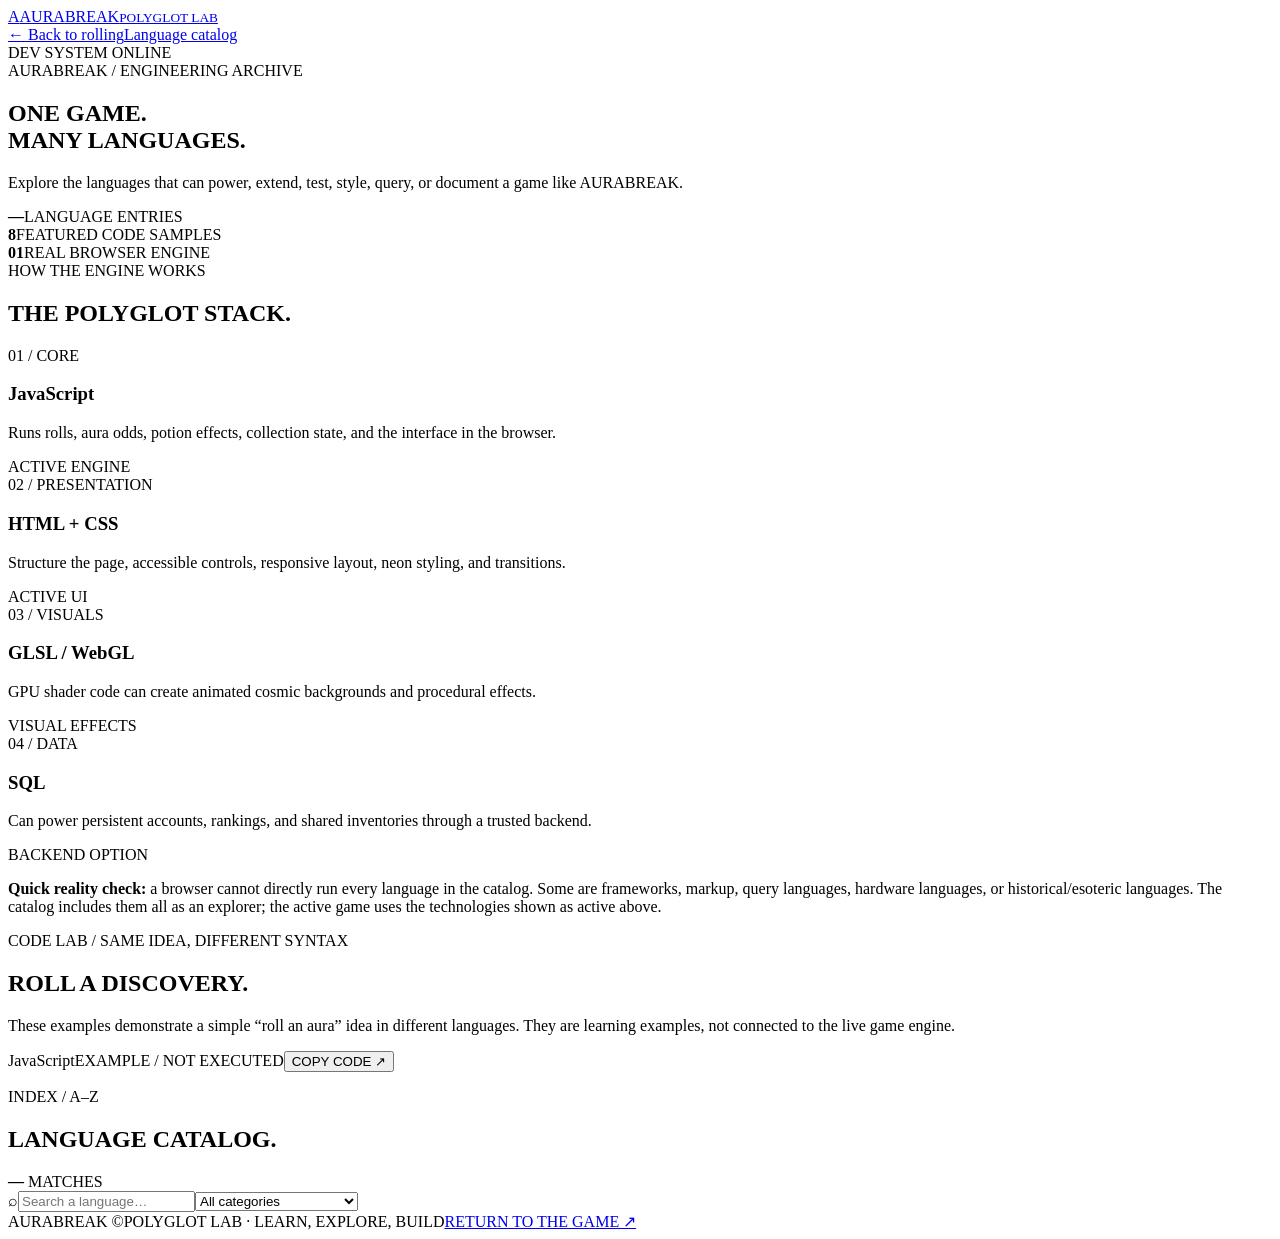
==== language-lab.html @ de70c8b0 "Add AURABREAK Polyglot Lab page" ====
<!doctype html>
<html lang="en">
<head>
  <meta charset="UTF-8">
  <meta name="viewport" content="width=device-width, initial-scale=1">
  <meta name="theme-color" content="#080811">
  <meta name="description" content="AURABREAK Polyglot Lab — explore programming languages, code examples, and the technology behind the anomaly.">
  <title>POLYGLOT LAB — AURABREAK</title>
  <link rel="preconnect" href="https://fonts.googleapis.com">
  <link rel="preconnect" href="https://fonts.gstatic.com" crossorigin>
  <link href="https://fonts.googleapis.com/css2?family=DM+Mono:wght@400;500&family=Space+Grotesk:wght@400;500;600;700&display=swap" rel="stylesheet">
  <link rel="stylesheet" href="language-lab.css?v=1">
  <script src="language-lab.js?v=1" defer></script>
</head>
<body>
  <div class="ambient ambient-one"></div><div class="ambient ambient-two"></div>
  <header class="topbar">
    <a class="brand" href="index.html" aria-label="Back to AURABREAK"><span class="brand-mark">A</span><span>AURA<span class="brand-light">BREAK</span><small>POLYGLOT LAB</small></span></a>
    <nav class="nav"><a class="nav-link" href="index.html">← Back to rolling</a><a class="nav-link active" href="#catalog">Language catalog</a></nav>
    <div class="top-status"><span class="status-dot"></span> DEV SYSTEM ONLINE</div>
  </header>
  <main>
    <section class="hero">
      <div class="eyebrow"><span class="eyebrow-line"></span> AURABREAK / ENGINEERING ARCHIVE</div>
      <h1>ONE GAME.<br><span>MANY LANGUAGES.</span></h1>
      <p class="hero-copy">Explore the languages that can power, extend, test, style, query, or document a game like AURABREAK.</p>
      <div class="hero-stats"><div><strong id="languageTotal">—</strong><span>LANGUAGE ENTRIES</span></div><div><strong>8</strong><span>FEATURED CODE SAMPLES</span></div><div><strong>01</strong><span>REAL BROWSER ENGINE</span></div></div>
    </section>
    <section class="architecture">
      <div class="section-heading"><div><div class="eyebrow"><span class="eyebrow-line"></span> HOW THE ENGINE WORKS</div><h2>THE <span>POLYGLOT STACK.</span></h2></div></div>
      <div class="stack-grid">
        <article class="stack-card"><span class="stack-index">01 / CORE</span><h3>JavaScript</h3><p>Runs rolls, aura odds, potion effects, collection state, and the interface in the browser.</p><span class="stack-tag live">ACTIVE ENGINE</span></article>
        <article class="stack-card"><span class="stack-index">02 / PRESENTATION</span><h3>HTML + CSS</h3><p>Structure the page, accessible controls, responsive layout, neon styling, and transitions.</p><span class="stack-tag live">ACTIVE UI</span></article>
        <article class="stack-card"><span class="stack-index">03 / VISUALS</span><h3>GLSL / WebGL</h3><p>GPU shader code can create animated cosmic backgrounds and procedural effects.</p><span class="stack-tag live">VISUAL EFFECTS</span></article>
        <article class="stack-card"><span class="stack-index">04 / DATA</span><h3>SQL</h3><p>Can power persistent accounts, rankings, and shared inventories through a trusted backend.</p><span class="stack-tag planned">BACKEND OPTION</span></article>
      </div>
      <p class="reality-note"><strong>Quick reality check:</strong> a browser cannot directly run every language in the catalog. Some are frameworks, markup, query languages, hardware languages, or historical/esoteric languages. The catalog includes them all as an explorer; the active game uses the technologies shown as active above.</p>
    </section>
    <section class="examples" id="examples">
      <div class="section-heading"><div><div class="eyebrow"><span class="eyebrow-line"></span> CODE LAB / SAME IDEA, DIFFERENT SYNTAX</div><h2>ROLL A <span>DISCOVERY.</span></h2></div></div>
      <p class="section-copy">These examples demonstrate a simple “roll an aura” idea in different languages. They are learning examples, not connected to the live game engine.</p>
      <div class="example-tabs" id="exampleTabs" role="tablist" aria-label="Choose code example"></div>
      <div class="code-card"><div class="code-header"><span id="codeLanguage">JavaScript</span><span class="code-status">EXAMPLE / NOT EXECUTED</span><button id="copyCode" type="button">COPY CODE ↗</button></div><pre><code id="codeSample"></code></pre><p id="codeNote" class="code-note"></p></div>
    </section>
    <section class="catalog" id="catalog">
      <div class="section-heading"><div><div class="eyebrow"><span class="eyebrow-line"></span> INDEX / A–Z</div><h2>LANGUAGE <span>CATALOG.</span></h2></div><div class="collection-count"><strong id="visibleCount">—</strong><span> MATCHES</span></div></div>
      <div class="catalog-controls"><label class="search-box"><span>⌕</span><input id="languageSearch" type="search" placeholder="Search a language…" autocomplete="off" aria-label="Search languages"></label><select id="categoryFilter" aria-label="Filter by category"><option value="all">All categories</option><option value="general">General-purpose</option><option value="web">Web, markup & styling</option><option value="data">Data & query</option><option value="systems">Systems & hardware</option><option value="functional">Functional & logic</option><option value="esoteric">Esoteric & experimental</option><option value="other">Other / specialist</option></select></div>
      <div id="languageCatalog" class="language-grid" aria-live="polite"></div>
      <p id="emptyState" class="empty-state" hidden>No languages match that search. Try another name or category.</p>
    </section>
    <footer><span class="footer-brand">AURABREAK <span>©</span></span><span>POLYGLOT LAB · LEARN, EXPLORE, BUILD</span><a href="index.html">RETURN TO THE GAME ↗</a></footer>
  </main>
  <div id="toast" class="toast" role="status" aria-live="polite"></div>
</body>
</html>
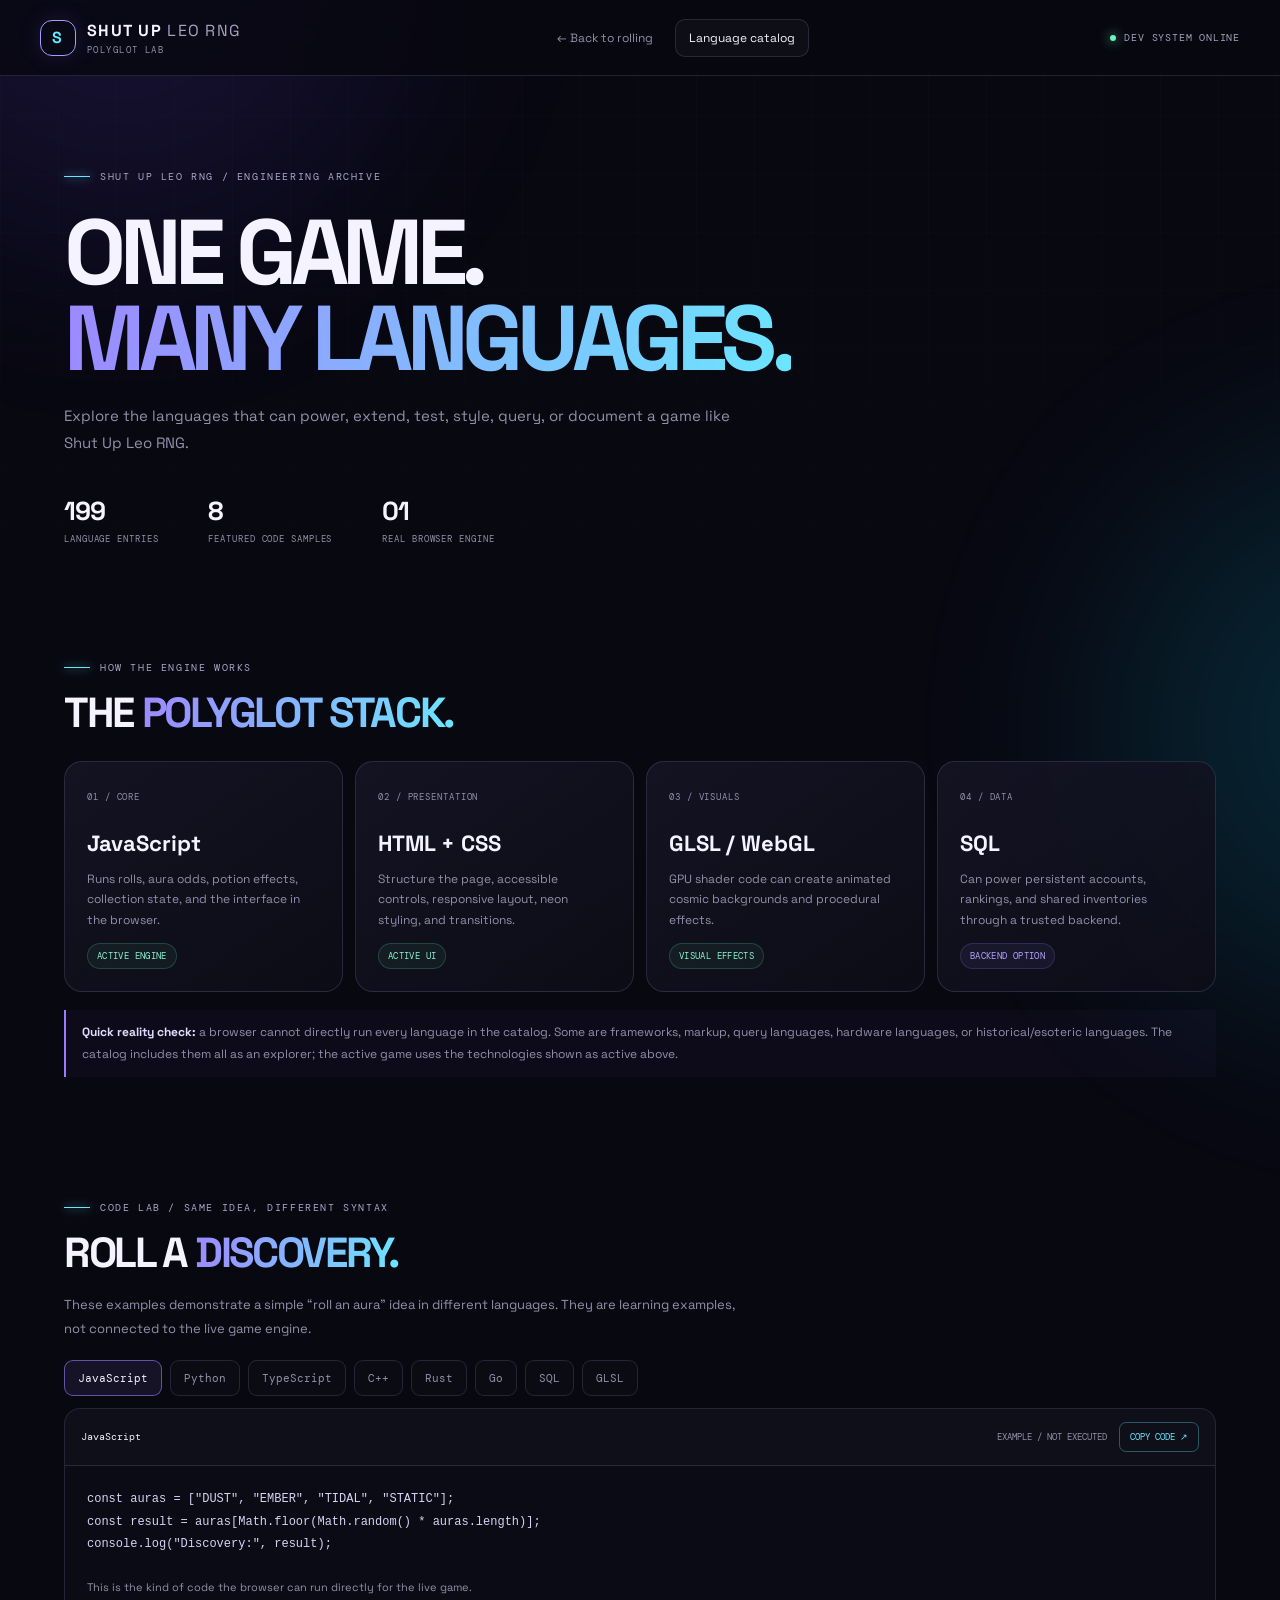
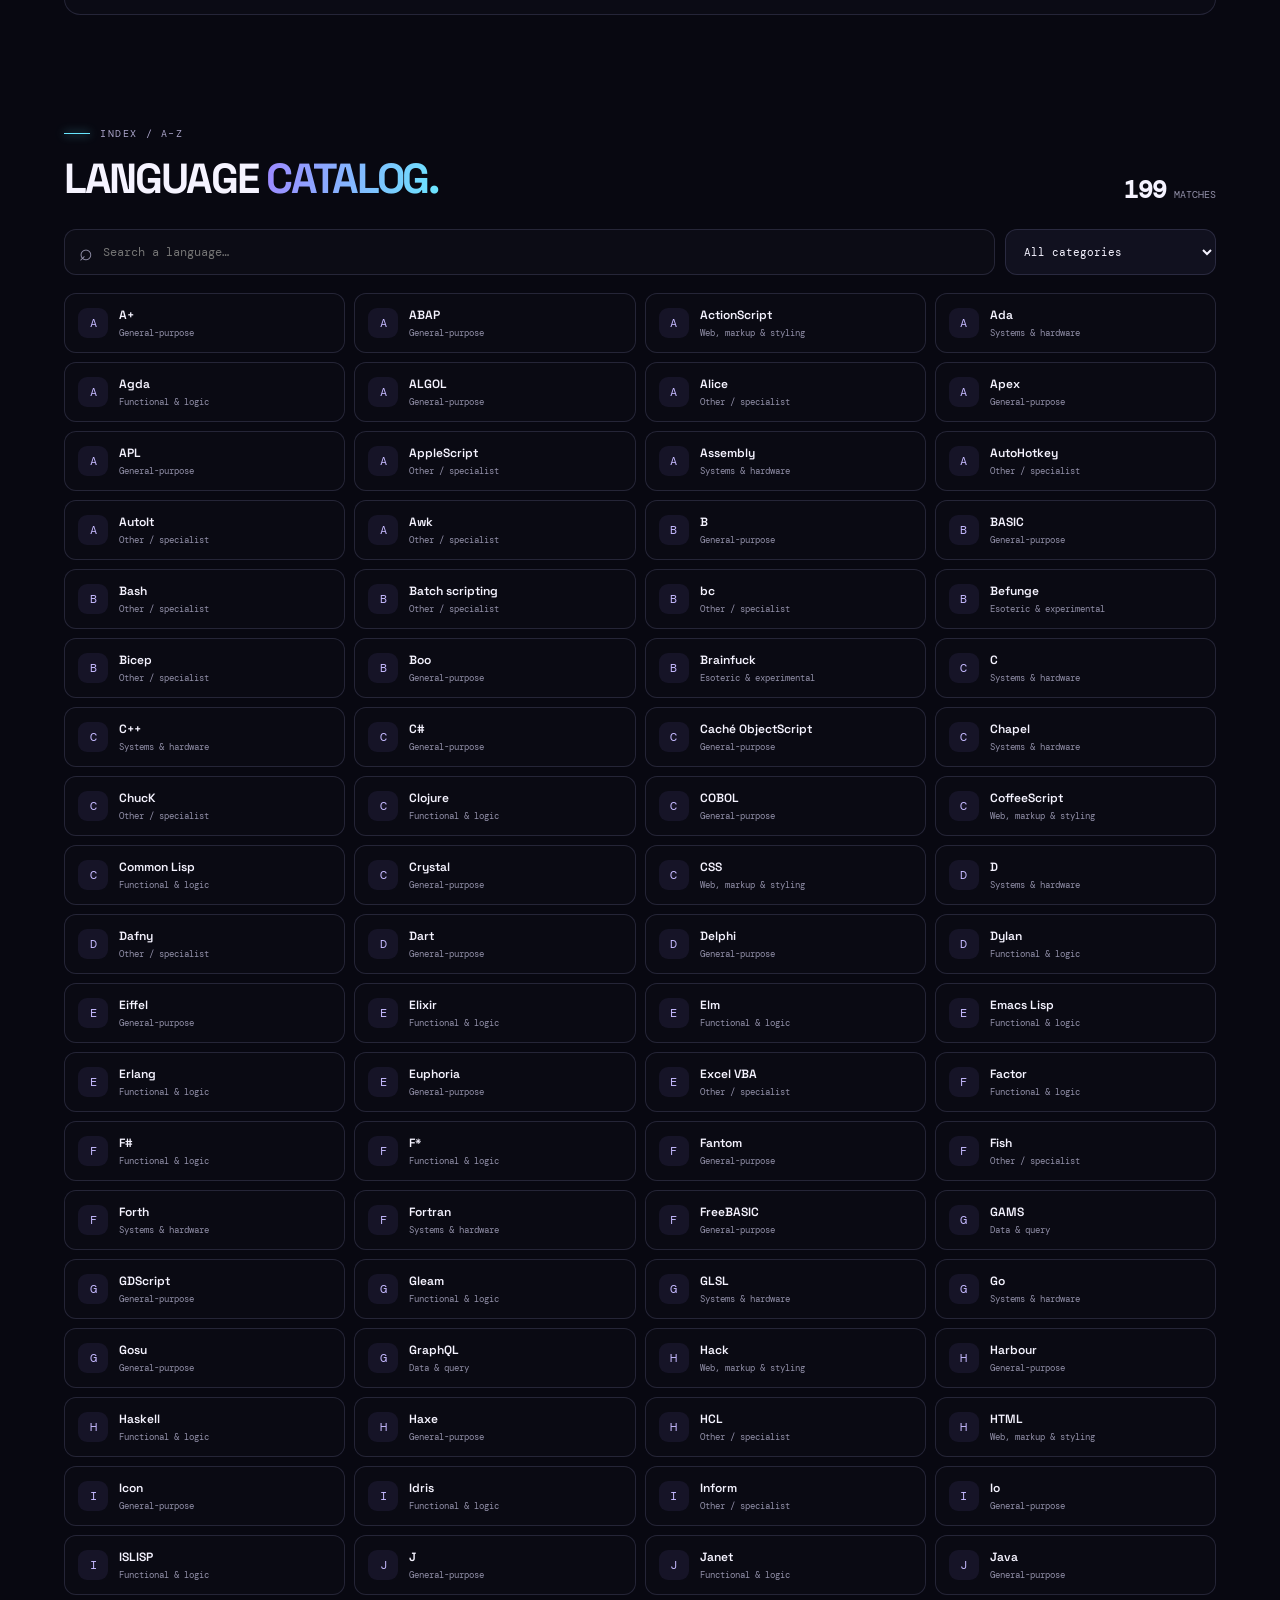
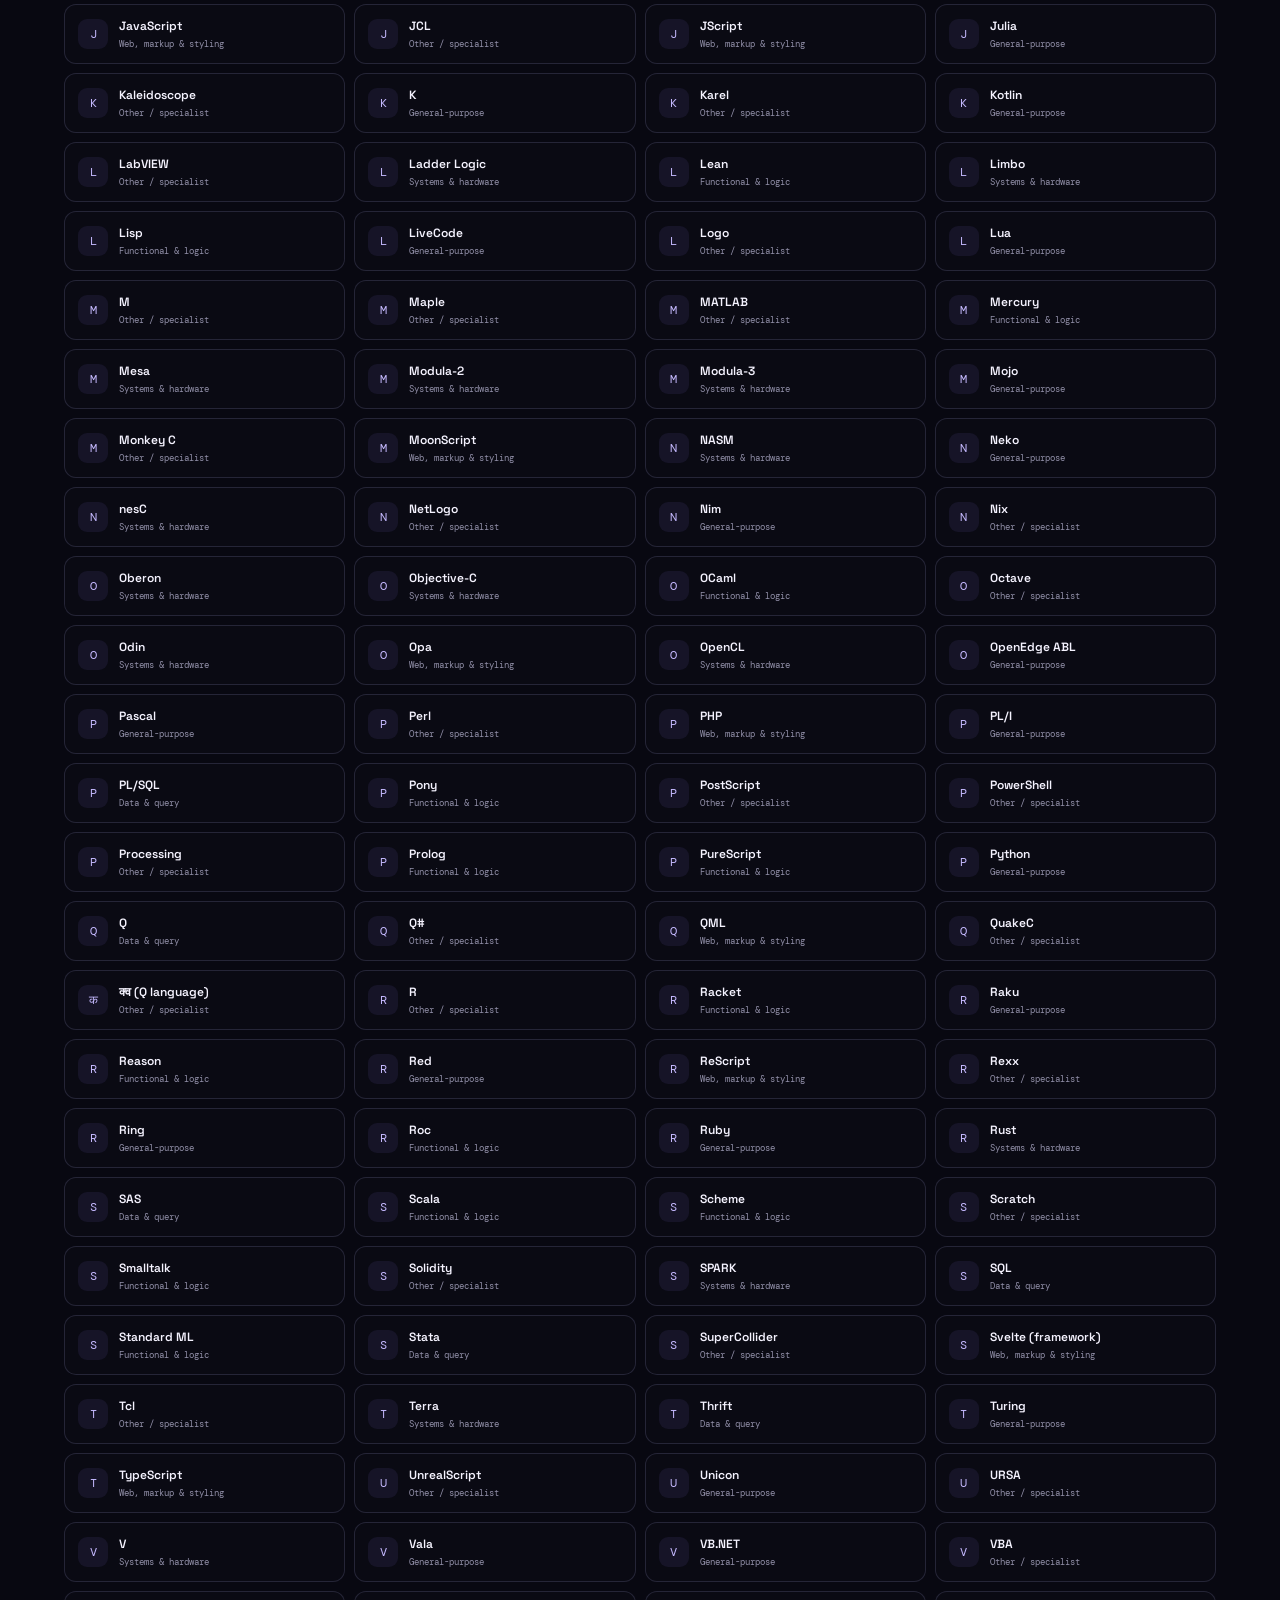
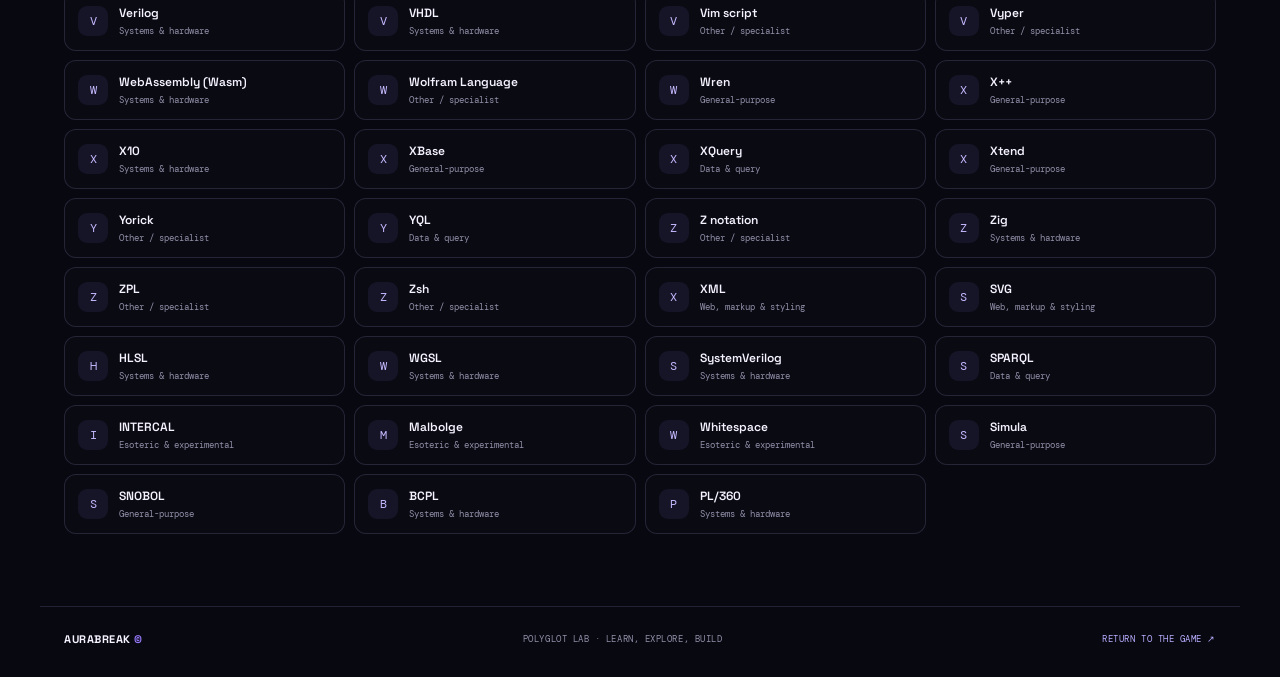
==== commit 805cc5d7: "Update Polyglot Lab branding to Shut Up Leo RNG" ====
--- a/language-lab.html
+++ b/language-lab.html
@@ -4,8 +4,8 @@
   <meta charset="UTF-8">
   <meta name="viewport" content="width=device-width, initial-scale=1">
   <meta name="theme-color" content="#080811">
-  <meta name="description" content="AURABREAK Polyglot Lab — explore programming languages, code examples, and the technology behind the anomaly.">
-  <title>POLYGLOT LAB — AURABREAK</title>
+  <meta name="description" content="Shut Up Leo RNG Polyglot Lab — explore programming languages, code examples, and the technology behind the anomaly.">
+  <title>POLYGLOT LAB — SHUT UP LEO RNG</title>
   <link rel="preconnect" href="https://fonts.googleapis.com">
   <link rel="preconnect" href="https://fonts.gstatic.com" crossorigin>
   <link href="https://fonts.googleapis.com/css2?family=DM+Mono:wght@400;500&family=Space+Grotesk:wght@400;500;600;700&display=swap" rel="stylesheet">
@@ -15,15 +15,15 @@
 <body>
   <div class="ambient ambient-one"></div><div class="ambient ambient-two"></div>
   <header class="topbar">
-    <a class="brand" href="index.html" aria-label="Back to AURABREAK"><span class="brand-mark">A</span><span>AURA<span class="brand-light">BREAK</span><small>POLYGLOT LAB</small></span></a>
+    <a class="brand" href="index.html" aria-label="Back to Shut Up Leo RNG"><span class="brand-mark">S</span><span>SHUT UP <span class="brand-light">LEO RNG</span><small>POLYGLOT LAB</small></span></a>
     <nav class="nav"><a class="nav-link" href="index.html">← Back to rolling</a><a class="nav-link active" href="#catalog">Language catalog</a></nav>
     <div class="top-status"><span class="status-dot"></span> DEV SYSTEM ONLINE</div>
   </header>
   <main>
     <section class="hero">
-      <div class="eyebrow"><span class="eyebrow-line"></span> AURABREAK / ENGINEERING ARCHIVE</div>
+      <div class="eyebrow"><span class="eyebrow-line"></span> SHUT UP LEO RNG / ENGINEERING ARCHIVE</div>
       <h1>ONE GAME.<br><span>MANY LANGUAGES.</span></h1>
-      <p class="hero-copy">Explore the languages that can power, extend, test, style, query, or document a game like AURABREAK.</p>
+      <p class="hero-copy">Explore the languages that can power, extend, test, style, query, or document a game like Shut Up Leo RNG.</p>
       <div class="hero-stats"><div><strong id="languageTotal">—</strong><span>LANGUAGE ENTRIES</span></div><div><strong>8</strong><span>FEATURED CODE SAMPLES</span></div><div><strong>01</strong><span>REAL BROWSER ENGINE</span></div></div>
     </section>
     <section class="architecture">
--- a/language-lab.css
+++ b/language-lab.css
@@ -0,0 +1 @@
+:root{color-scheme:dark;--bg:#080811;--panel:rgba(17,17,31,.82);--line:rgba(190,185,255,.15);--text:#f5f3ff;--muted:#9290a9;--purple:#9a7cff;--cyan:#68e7ff;--font:'Space Grotesk',sans-serif;--mono:'DM Mono',monospace}*{box-sizing:border-box}html{scroll-behavior:smooth;scroll-padding-top:90px}body{margin:0;min-height:100vh;background:var(--bg);color:var(--text);font-family:var(--font);overflow-x:hidden}body:before{content:"";position:fixed;inset:0;pointer-events:none;z-index:-1;background-image:linear-gradient(rgba(255,255,255,.018) 1px,transparent 1px),linear-gradient(90deg,rgba(255,255,255,.018) 1px,transparent 1px);background-size:58px 58px;mask-image:linear-gradient(to bottom,black,transparent 85%)}.ambient{position:fixed;width:35rem;height:35rem;border-radius:50%;filter:blur(110px);opacity:.13;pointer-events:none;z-index:-1}.ambient-one{background:#7149ff;top:-20rem;left:-10rem}.ambient-two{background:#00d9ff;right:-24rem;top:28rem}.topbar{height:76px;padding:0 max(24px,calc((100vw - 1200px)/2));display:flex;align-items:center;justify-content:space-between;border-bottom:1px solid var(--line);background:rgba(8,8,17,.82);backdrop-filter:blur(16px);position:sticky;top:0;z-index:10}.brand{display:flex;align-items:center;gap:11px;color:var(--text);text-decoration:none;font-weight:700;letter-spacing:.08em}.brand-mark{width:36px;height:36px;display:grid;place-items:center;border:1px solid #a99aff;border-radius:12px;color:var(--cyan);box-shadow:0 0 25px #9a7cff22}.brand-light{font-weight:400;color:#a7a1bf}.brand small{display:block;font:9px var(--mono);letter-spacing:.16em;color:var(--muted);margin-top:3px}.nav{display:flex;align-items:center;gap:8px}.nav-link{font-size:12px;color:var(--muted);text-decoration:none;padding:10px 13px;border:1px solid transparent;border-radius:10px}.nav-link:hover,.nav-link.active{color:var(--text);border-color:var(--line);background:#ffffff08}.top-status{font:10px var(--mono);letter-spacing:.08em;color:#a4a0bb;display:flex;align-items:center;gap:8px}.status-dot{width:6px;height:6px;border-radius:50%;background:#70f3bf;box-shadow:0 0 12px #70f3bf}.hero,main>section{max-width:1200px;margin:auto;padding-left:24px;padding-right:24px}.hero{padding-top:94px;padding-bottom:76px}.eyebrow{display:flex;align-items:center;gap:10px;font:10px var(--mono);letter-spacing:.16em;color:#aaa4c9}.eyebrow-line{width:26px;height:1px;background:var(--cyan);box-shadow:0 0 10px var(--cyan)}h1{font-size:clamp(48px,8vw,92px);line-height:.94;letter-spacing:-.07em;margin:26px 0 20px;font-weight:700}h1 span,.section-heading h2 span{color:transparent;background:linear-gradient(100deg,#9d88ff,#6be6ff);background-clip:text;-webkit-background-clip:text}.hero-copy,.section-copy{color:var(--muted);font-size:15px;line-height:1.8;max-width:680px}.hero-stats{display:flex;gap:50px;margin-top:38px;flex-wrap:wrap}.hero-stats div{display:grid;gap:5px}.hero-stats strong{font-size:26px;letter-spacing:-.04em}.hero-stats span{font:9px var(--mono);letter-spacing:.1em;color:var(--muted)}.architecture,.examples,.catalog{padding-top:40px;padding-bottom:72px}.section-heading{display:flex;align-items:end;justify-content:space-between;gap:20px;margin-bottom:22px}.section-heading h2{font-size:clamp(26px,4vw,42px);letter-spacing:-.055em;margin:12px 0 0}.stack-grid{display:grid;grid-template-columns:repeat(4,minmax(0,1fr));gap:12px}.stack-card{padding:22px;border:1px solid var(--line);border-radius:18px;background:linear-gradient(145deg,#161526d9,#0d0d18d9);min-height:220px}.stack-index{font:9px var(--mono);letter-spacing:.1em;color:var(--muted)}.stack-card h3{font-size:22px;margin:24px 0 10px}.stack-card p{font-size:12px;line-height:1.7;color:var(--muted);min-height:62px}.stack-tag{display:inline-flex;border-radius:100px;padding:6px 9px;font:9px var(--mono);letter-spacing:.04em}.stack-tag.live{color:#8df4d2;background:#5ef0b50e;border:1px solid #5ef0b533}.stack-tag.planned{color:#b5a4ff;background:#9a7cff12;border:1px solid #9a7cff33}.reality-note{font-size:12px;line-height:1.8;color:var(--muted);border-left:2px solid var(--purple);padding:12px 16px;background:#9a7cff09;margin-top:18px}.reality-note strong{color:#e2dcff}.section-copy{font-size:13px;margin-top:-8px;margin-bottom:20px}.example-tabs{display:flex;gap:8px;flex-wrap:wrap;margin:18px 0 12px}.example-tab{font:11px var(--mono);color:var(--muted);background:#ffffff04;border:1px solid var(--line);border-radius:9px;padding:10px 13px;cursor:pointer}.example-tab:hover,.example-tab.active{color:var(--text);border-color:#9a7cff99;background:#9a7cff18}.code-card{border:1px solid var(--line);border-radius:16px;overflow:hidden;background:#0b0b15}.code-header{display:flex;align-items:center;gap:12px;padding:13px 16px;border-bottom:1px solid var(--line);background:#ffffff04;font:10px var(--mono)}.code-status{color:var(--muted);margin-left:auto;font-size:9px}.code-header button{font:9px var(--mono);color:var(--cyan);background:transparent;border:1px solid #68e7ff55;border-radius:7px;padding:8px 10px;cursor:pointer}.code-card pre{margin:0;padding:22px;overflow:auto;line-height:1.75;font:12px/1.8 var(--mono);color:#d7d2f4;white-space:pre}.code-note{margin:0;padding:0 22px 18px;color:var(--muted);font-size:11px;line-height:1.7}.collection-count{display:flex;align-items:baseline;gap:8px;font:10px var(--mono);color:var(--muted)}.collection-count strong{font-size:24px;color:var(--text)}.catalog-controls{display:flex;gap:10px;margin:24px 0 18px}.search-box{flex:1;display:flex;align-items:center;gap:10px;padding:0 14px;border:1px solid var(--line);border-radius:12px;background:#ffffff05;color:var(--muted)}.search-box span{font-size:23px}.search-box input{width:100%;min-width:0;padding:14px 0;background:transparent;border:0;outline:0;color:var(--text);font:12px var(--mono)}select{max-width:230px;padding:0 14px;border:1px solid var(--line);border-radius:12px;background:#11111f;color:var(--text);font:11px var(--mono)}.language-grid{display:grid;grid-template-columns:repeat(4,minmax(0,1fr));gap:9px}.language-card{display:flex;align-items:center;gap:11px;min-width:0;padding:13px;border:1px solid var(--line);border-radius:12px;background:#ffffff03;transition:border-color .15s,transform .15s}.language-card:hover{border-color:#9a7cff66;transform:translateY(-2px)}.language-letter{flex:0 0 30px;width:30px;height:30px;display:grid;place-items:center;border-radius:9px;background:#9a7cff16;color:#c6baff;font:12px var(--mono)}.language-info{min-width:0}.language-name{font-size:12px;font-weight:600;overflow-wrap:anywhere}.language-category{font:9px var(--mono);color:var(--muted);margin-top:4px}.empty-state{padding:30px;text-align:center;color:var(--muted);border:1px dashed var(--line);border-radius:12px}.toast{position:fixed;left:50%;bottom:24px;transform:translate(-50%,20px);opacity:0;pointer-events:none;padding:12px 16px;border:1px solid #9a7cff66;border-radius:10px;background:#171426;color:var(--text);font:11px var(--mono);transition:.2s;z-index:20}.toast.show{opacity:1;transform:translate(-50%,0)}footer{max-width:1200px;margin:auto;padding:25px 24px 34px;border-top:1px solid var(--line);display:flex;align-items:center;justify-content:space-between;gap:15px;color:var(--muted);font:9px var(--mono);letter-spacing:.06em}footer a{color:#b8adff;text-decoration:none}.footer-brand{font:700 11px var(--font);color:var(--text)}.footer-brand span{color:var(--purple)}@media(max-width:900px){.stack-grid{grid-template-columns:repeat(2,minmax(0,1fr))}.language-grid{grid-template-columns:repeat(3,minmax(0,1fr))}.top-status{display:none}}@media(max-width:600px){.topbar{height:auto;min-height:68px;padding:12px 16px;gap:10px;flex-wrap:wrap}.brand-mark{width:31px;height:31px}.nav{gap:2px}.nav-link{padding:8px;font-size:10px}.hero{padding-top:65px;padding-bottom:50px}.hero-stats{gap:22px}.hero-stats strong{font-size:21px}.stack-grid{grid-template-columns:1fr}.stack-card{min-height:0}.stack-card p{min-height:0}.language-grid{grid-template-columns:repeat(2,minmax(0,1fr))}.catalog-controls{flex-direction:column}.search-box{min-height:46px}select{max-width:none;min-height:44px}.section-heading{align-items:start;flex-direction:column}.code-header{flex-wrap:wrap}.code-status{margin-left:0}footer{flex-wrap:wrap;line-height:1.7}}@media(prefers-reduced-motion:reduce){*,*:before,*:after{scroll-behavior:auto!important;transition:none!important;animation:none!important}}
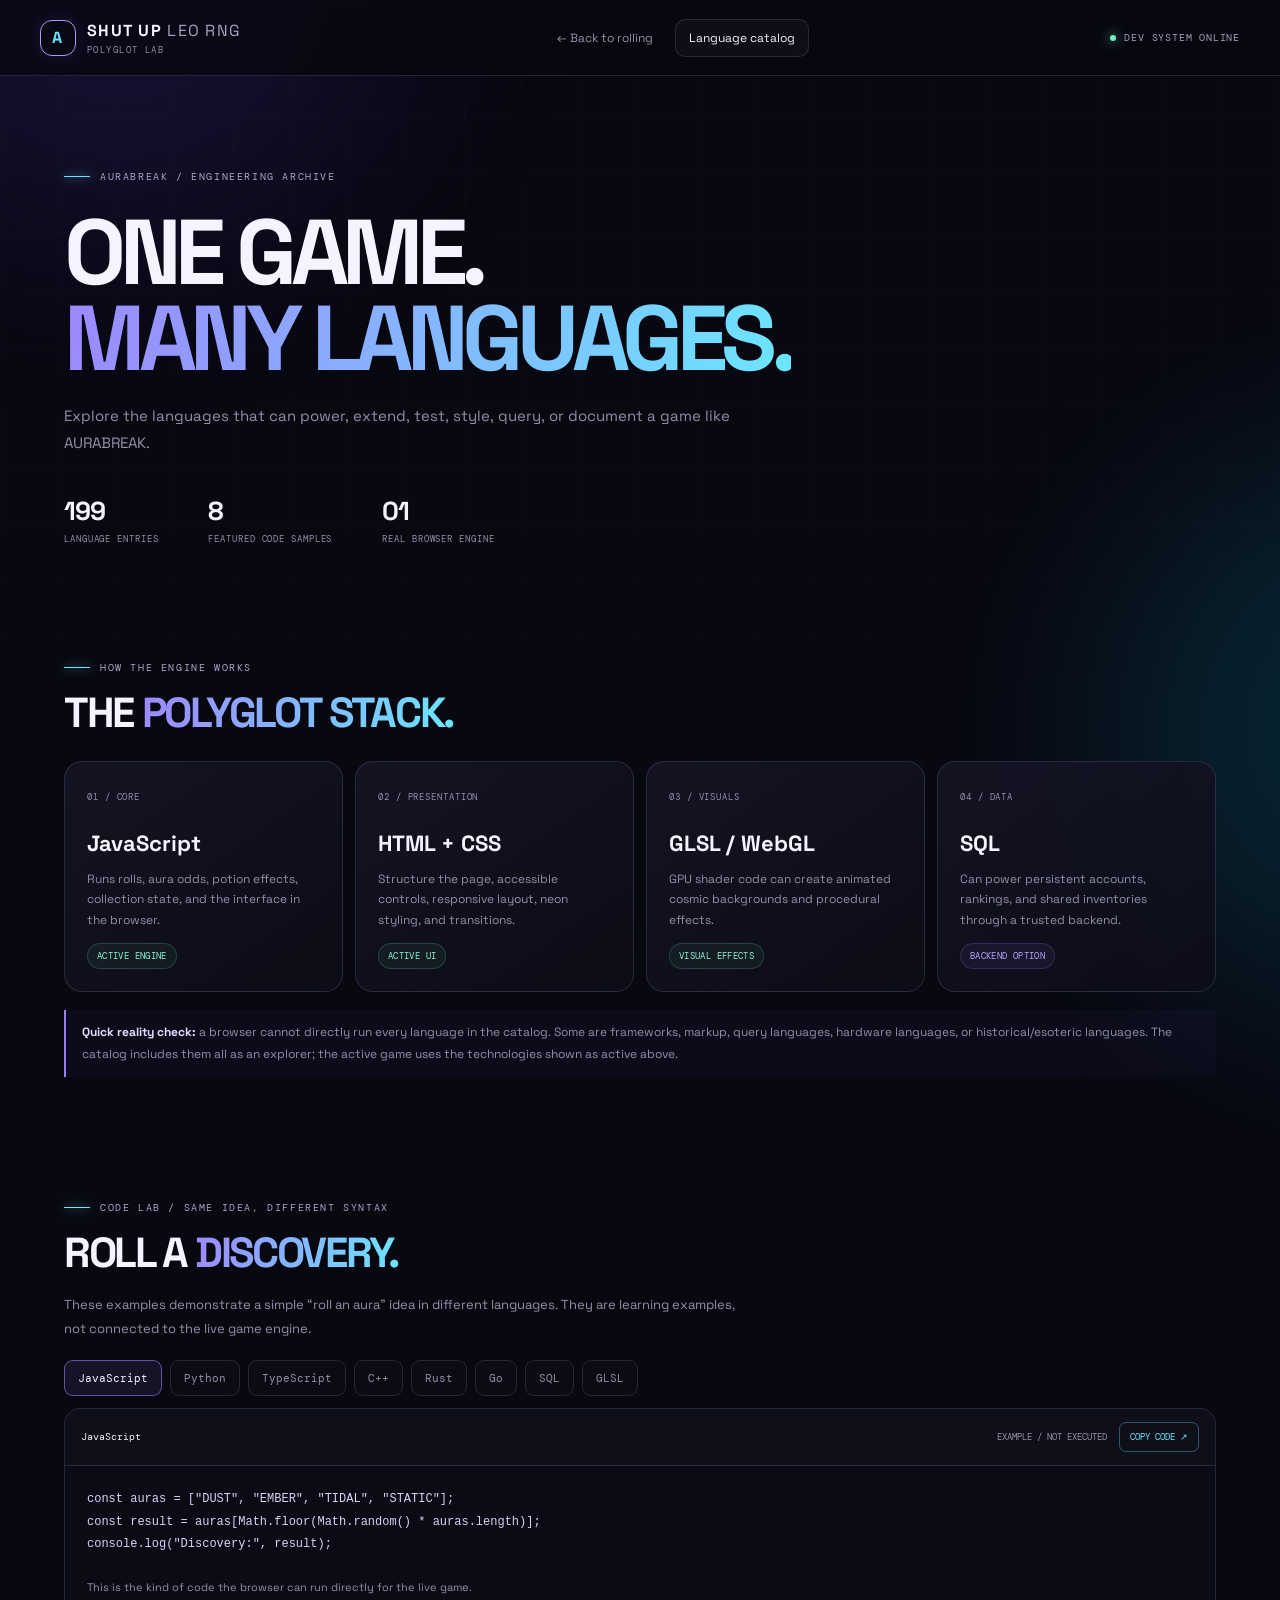
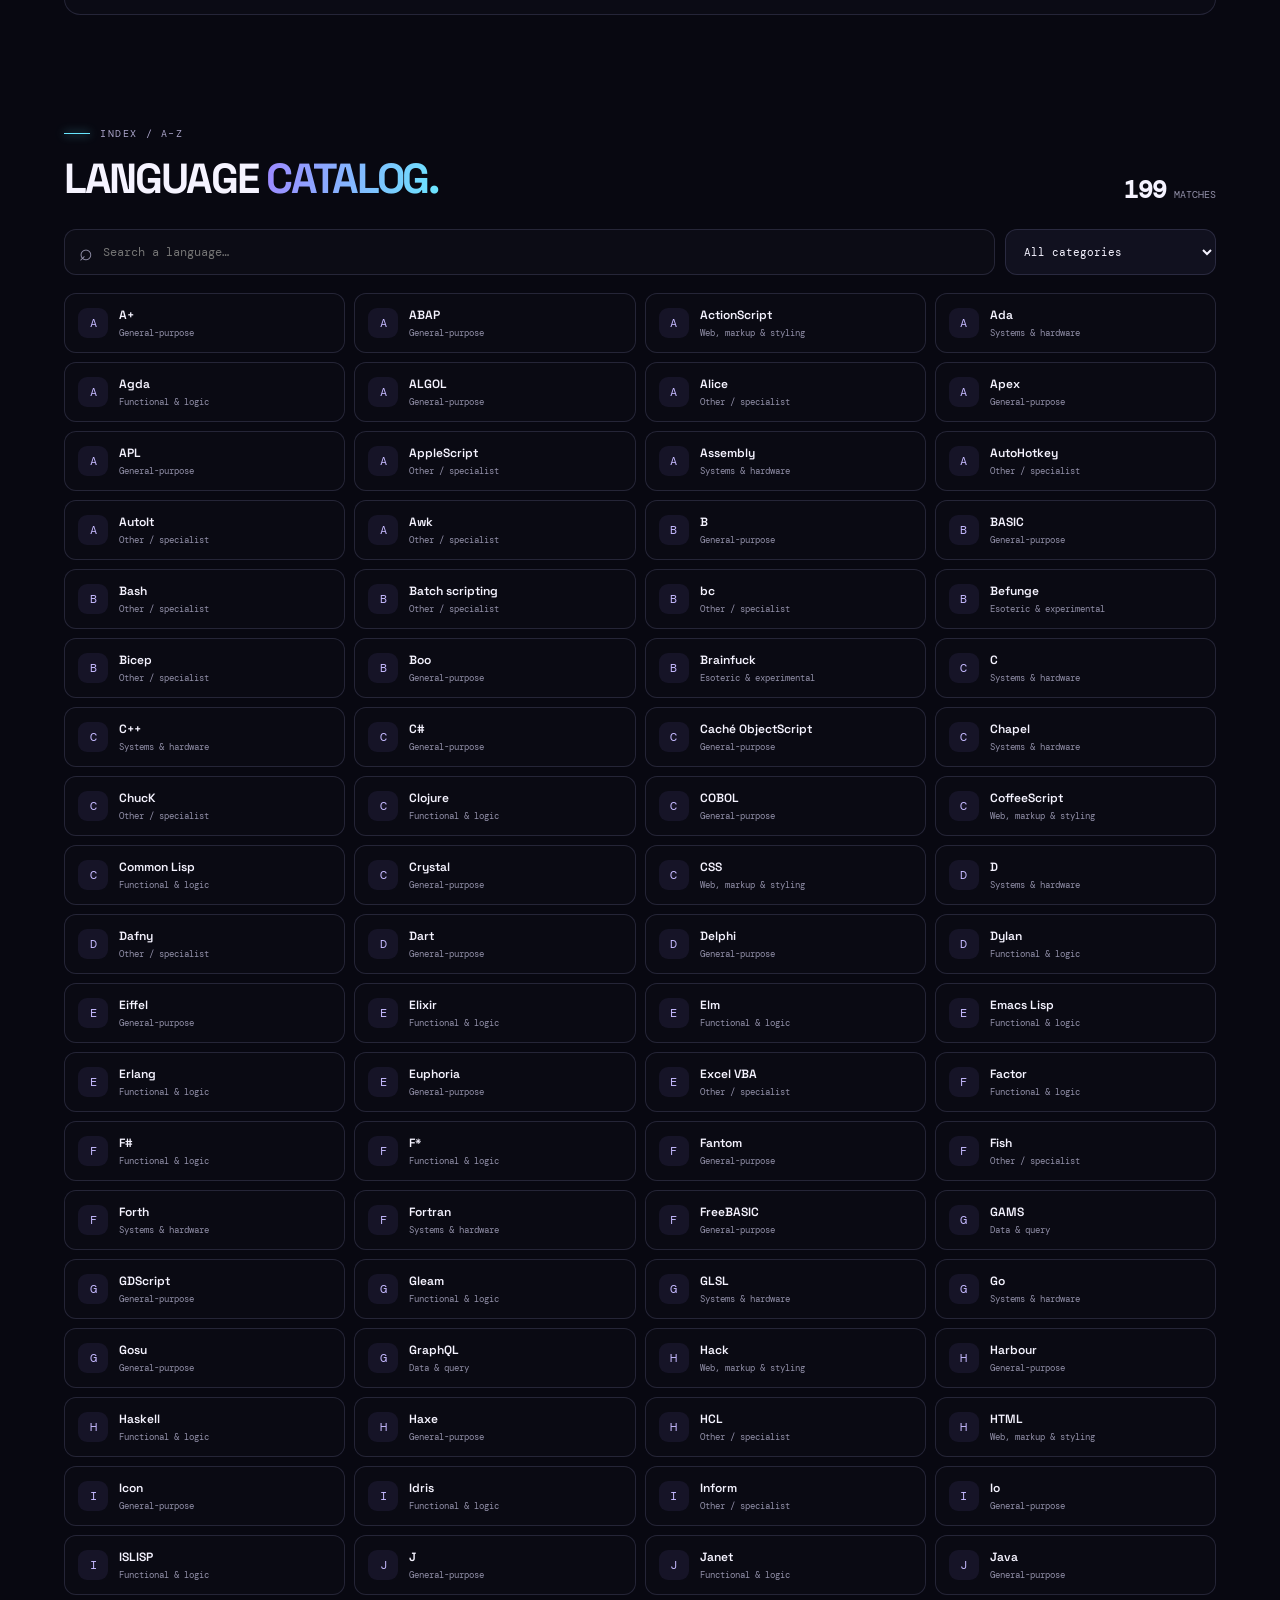
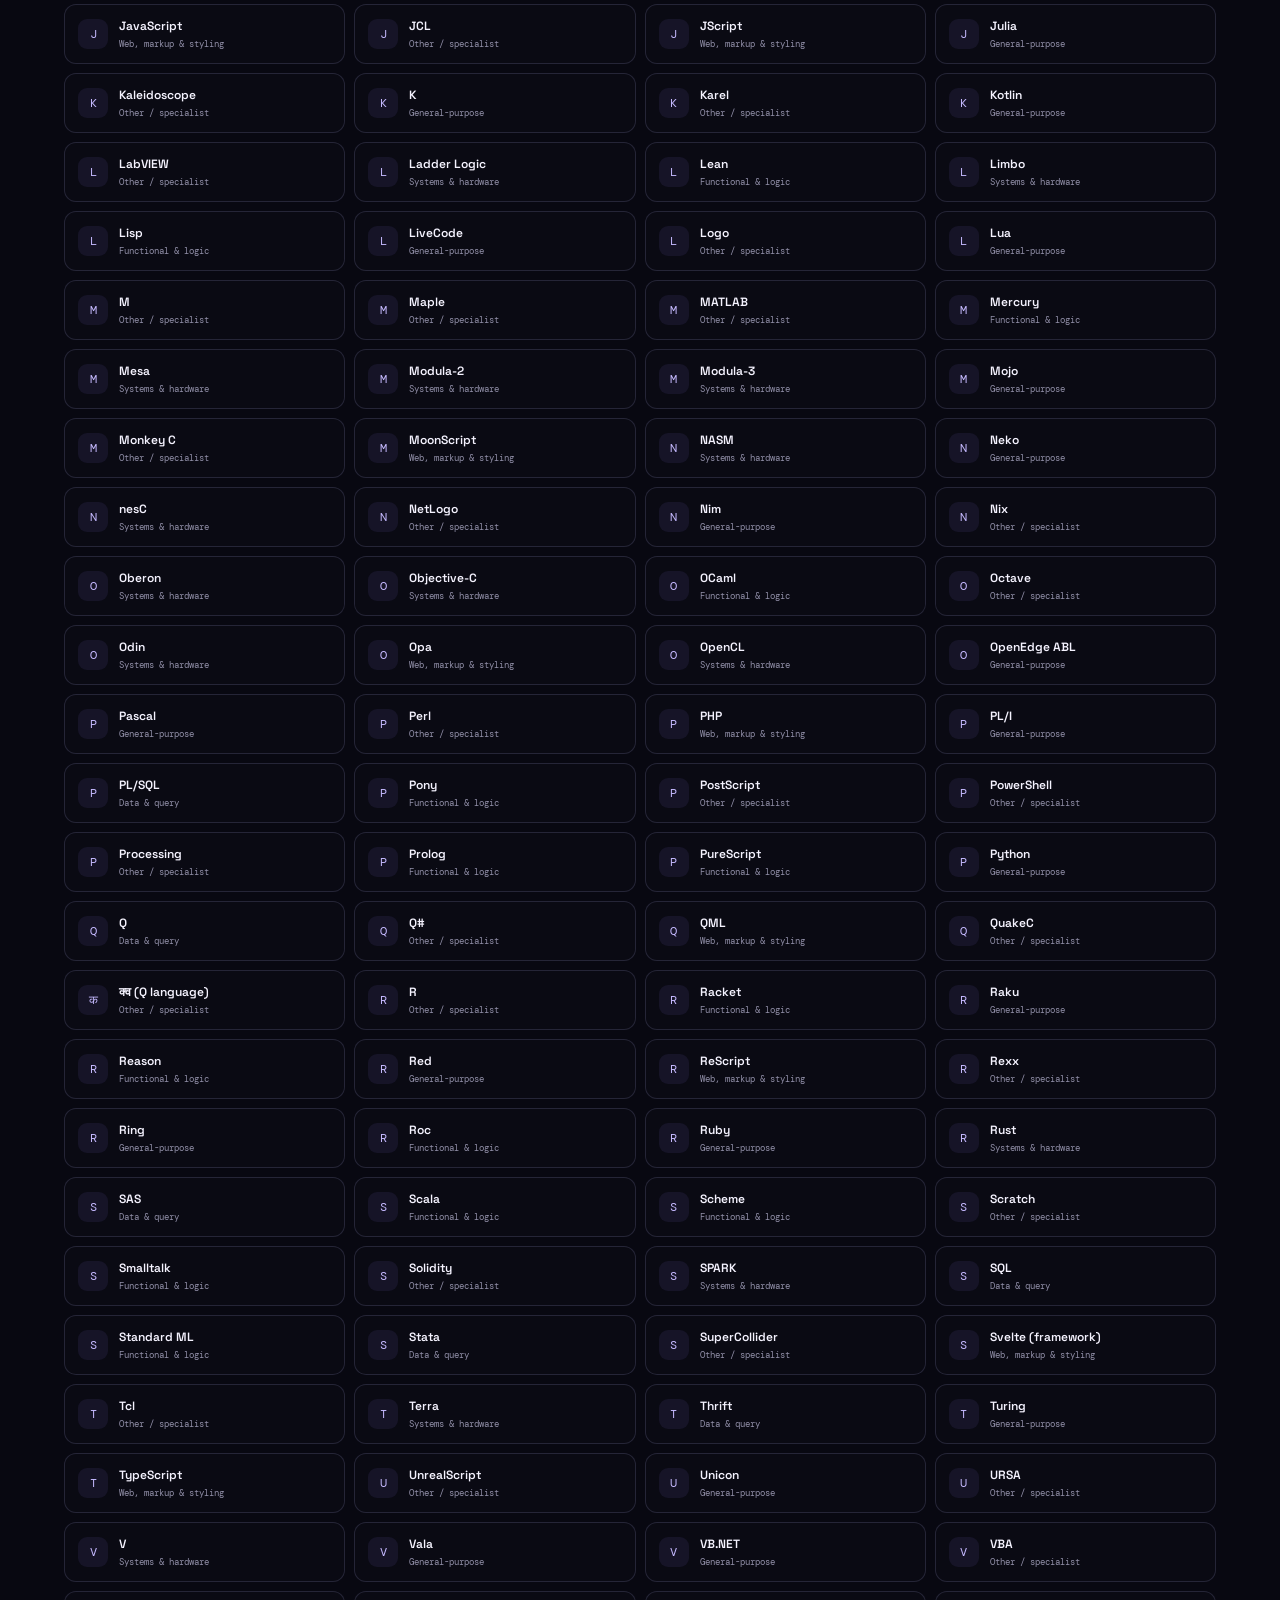
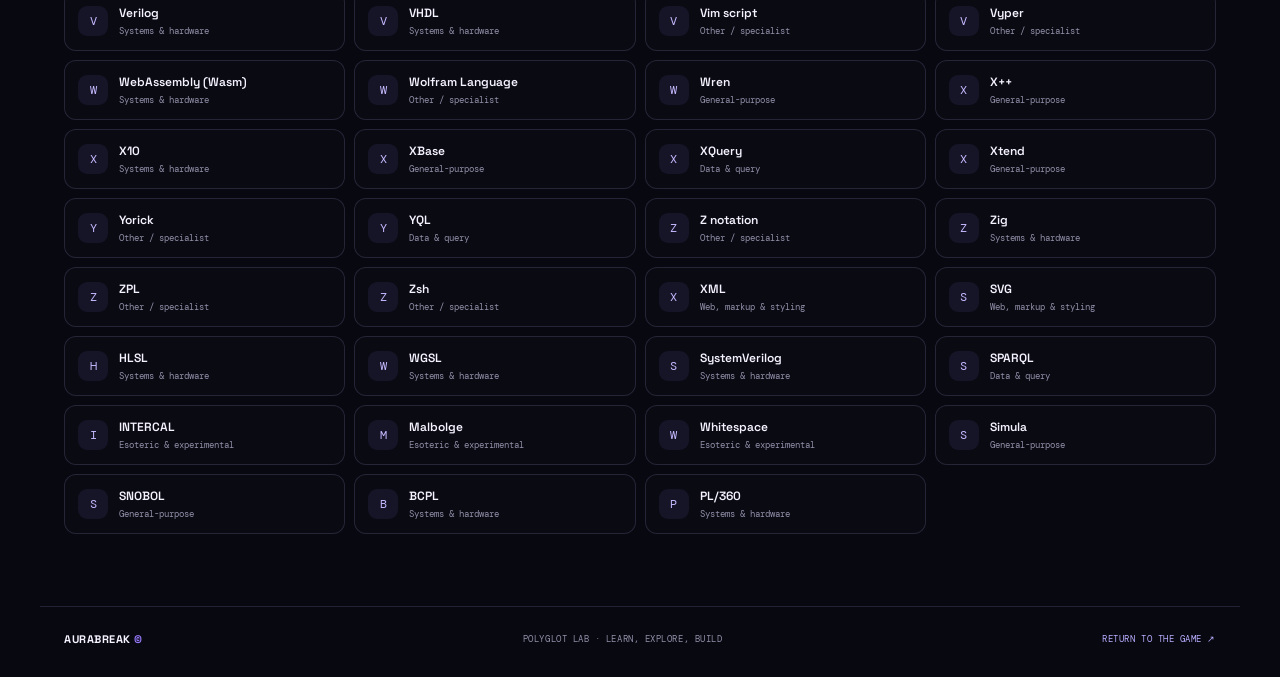
==== commit c40b17be: "Restore AURABREAK branding" ====
--- a/language-lab.html
+++ b/language-lab.html
@@ -4,8 +4,8 @@
   <meta charset="UTF-8">
   <meta name="viewport" content="width=device-width, initial-scale=1">
   <meta name="theme-color" content="#080811">
-  <meta name="description" content="Shut Up Leo RNG Polyglot Lab — explore programming languages, code examples, and the technology behind the anomaly.">
-  <title>POLYGLOT LAB — SHUT UP LEO RNG</title>
+  <meta name="description" content="AURABREAK Polyglot Lab — explore programming languages, code examples, and the technology behind the anomaly.">
+  <title>POLYGLOT LAB — AURABREAK</title>
   <link rel="preconnect" href="https://fonts.googleapis.com">
   <link rel="preconnect" href="https://fonts.gstatic.com" crossorigin>
   <link href="https://fonts.googleapis.com/css2?family=DM+Mono:wght@400;500&family=Space+Grotesk:wght@400;500;600;700&display=swap" rel="stylesheet">
@@ -15,15 +15,15 @@
 <body>
   <div class="ambient ambient-one"></div><div class="ambient ambient-two"></div>
   <header class="topbar">
-    <a class="brand" href="index.html" aria-label="Back to Shut Up Leo RNG"><span class="brand-mark">S</span><span>SHUT UP <span class="brand-light">LEO RNG</span><small>POLYGLOT LAB</small></span></a>
+    <a class="brand" href="index.html" aria-label="Back to AURABREAK"><span class="brand-mark">A</span><span>SHUT UP <span class="brand-light">LEO RNG</span><small>POLYGLOT LAB</small></span></a>
     <nav class="nav"><a class="nav-link" href="index.html">← Back to rolling</a><a class="nav-link active" href="#catalog">Language catalog</a></nav>
     <div class="top-status"><span class="status-dot"></span> DEV SYSTEM ONLINE</div>
   </header>
   <main>
     <section class="hero">
-      <div class="eyebrow"><span class="eyebrow-line"></span> SHUT UP LEO RNG / ENGINEERING ARCHIVE</div>
+      <div class="eyebrow"><span class="eyebrow-line"></span> AURABREAK / ENGINEERING ARCHIVE</div>
       <h1>ONE GAME.<br><span>MANY LANGUAGES.</span></h1>
-      <p class="hero-copy">Explore the languages that can power, extend, test, style, query, or document a game like Shut Up Leo RNG.</p>
+      <p class="hero-copy">Explore the languages that can power, extend, test, style, query, or document a game like AURABREAK.</p>
       <div class="hero-stats"><div><strong id="languageTotal">—</strong><span>LANGUAGE ENTRIES</span></div><div><strong>8</strong><span>FEATURED CODE SAMPLES</span></div><div><strong>01</strong><span>REAL BROWSER ENGINE</span></div></div>
     </section>
     <section class="architecture">
